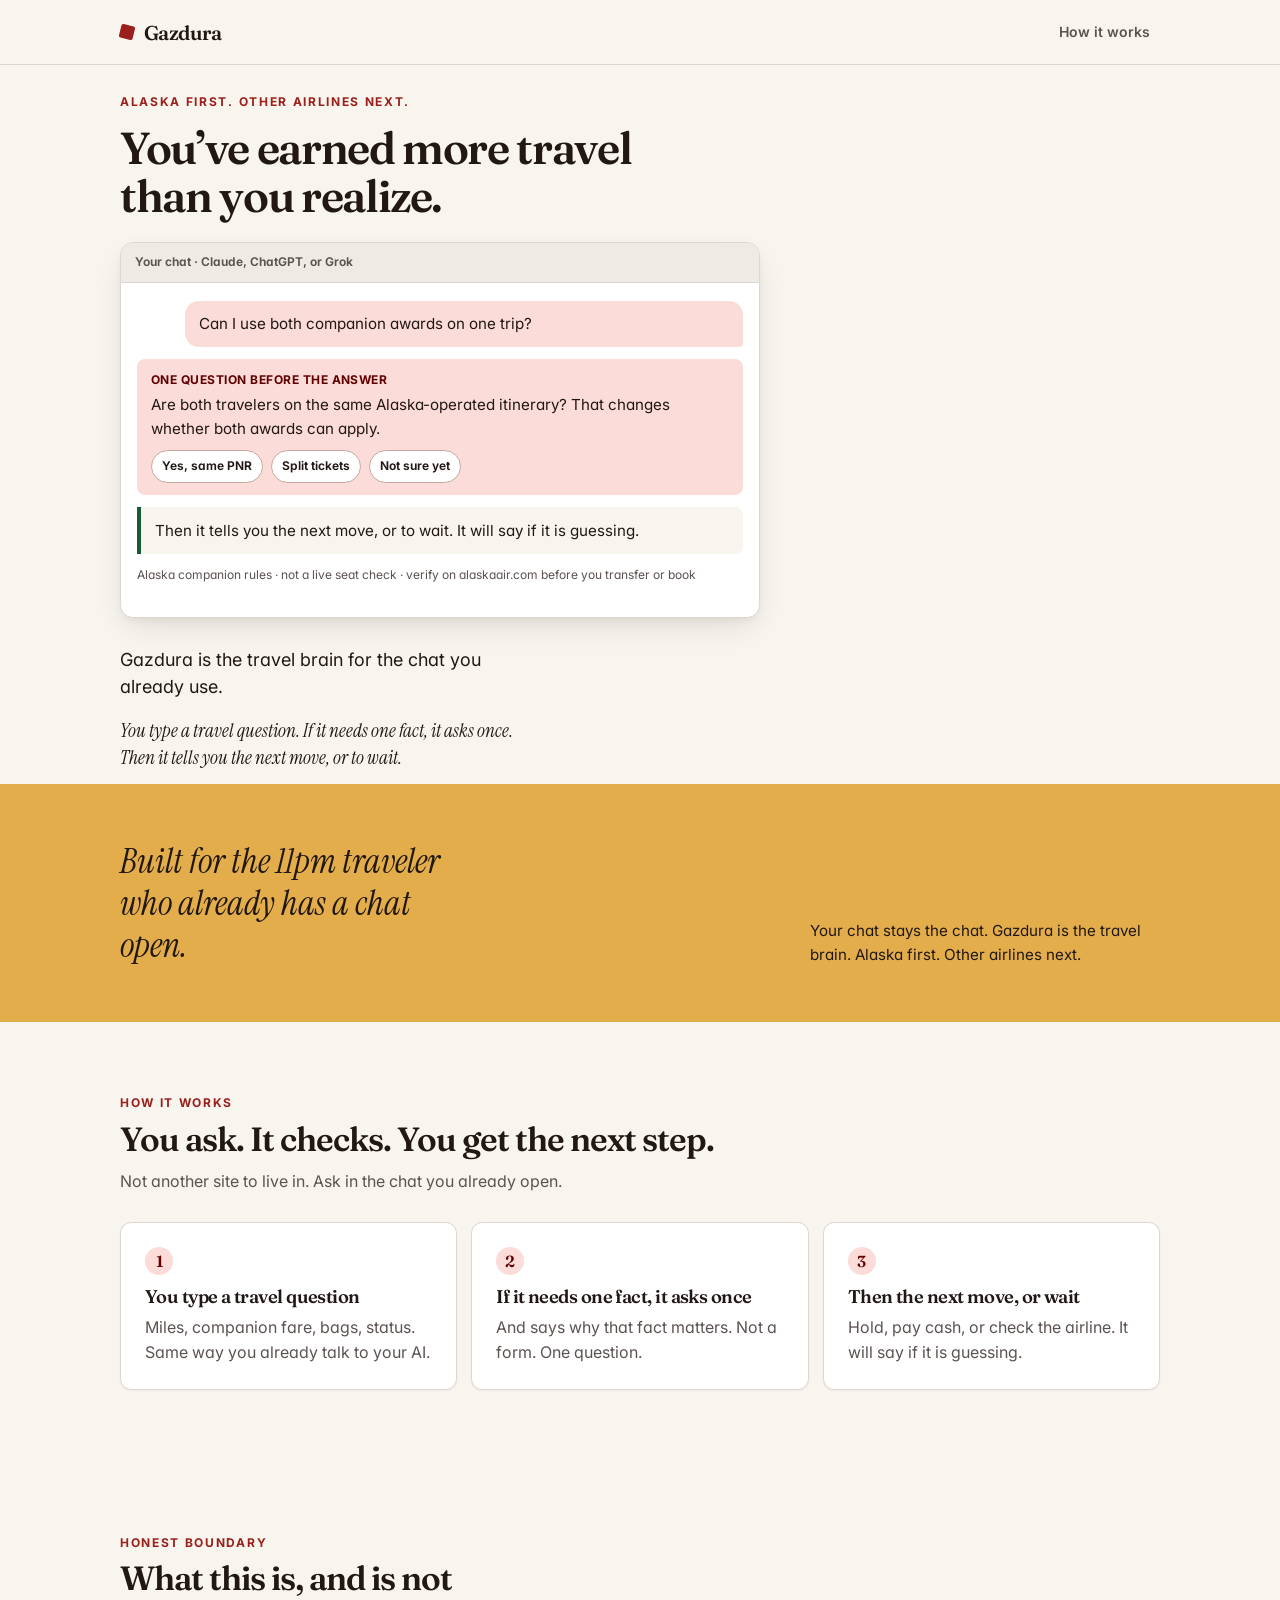
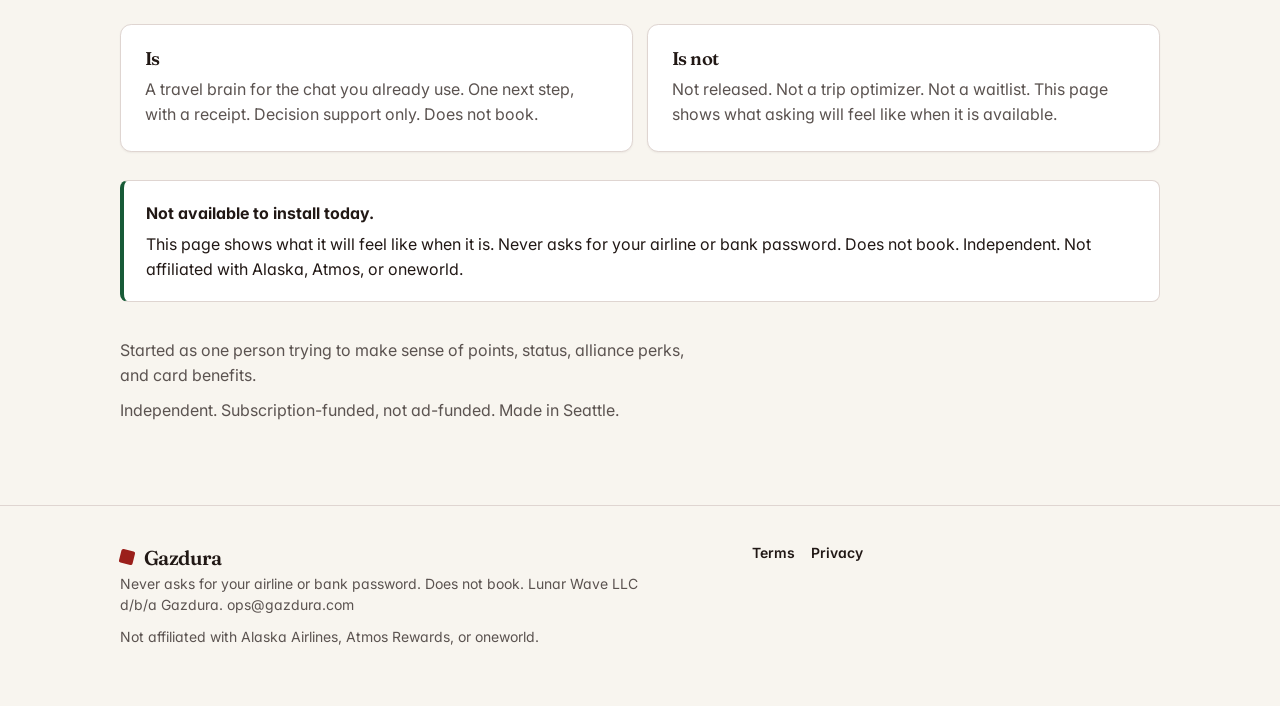
==== chat-first/index.html @ 963836a8 "Three Gazdura first-five-seconds options for review. Chat-first, stuck-person, and limit-first. Same" ====
<!DOCTYPE html>
<html lang="en">
<head>
<meta charset="utf-8">
<meta name="viewport" content="width=device-width, initial-scale=1">
<title>Gazdura · You’ve earned more travel than you realize</title>
<meta name="description" content="Gazdura is the travel brain for the chat you already use. Alaska first. Other airlines next. Not released.">
<meta name="robots" content="noindex,nofollow">
<link rel="preconnect" href="https://fonts.googleapis.com">
<link rel="preconnect" href="https://fonts.gstatic.com" crossorigin>
<link href="https://fonts.googleapis.com/css2?family=Fraunces:opsz,wght@9..144,500;9..144,600&family=Instrument+Serif:ital@0;1&family=Inter:opsz,wght@14..32,400;14..32,500;14..32,600;14..32,700&display=swap" rel="stylesheet">
<link rel="stylesheet" href="../styles.css">
</head>
<body class="opt-chat">
<a class="skip" href="#main">Skip to content</a>
<header class="site-header">
  <div class="wrap nav">
    <a class="wordmark" href="#main"><span class="mark" aria-hidden="true"></span>Gazdura</a>
    <nav class="nav-links" aria-label="Primary">
      <a href="#how">How it works</a>
    </nav>
  </div>
</header>
<main id="main">
  <section class="hero chat-hero wrap">
    <p class="eyebrow">Alaska first. Other airlines next.</p>
    <h1>You’ve earned more travel than you realize.</h1>
    <div class="frame" id="ask" aria-label="What asking feels like">
      <div class="frame-bar"><div class="frame-title">Your chat · Claude, ChatGPT, or Grok</div></div>
      <div class="frame-body">
        <div class="bubble bubble-user"><p>Can I use both companion awards on one trip?</p></div>
        <div class="qbox">
          <strong>One question before the answer</strong>
          <p>Are both travelers on the same Alaska-operated itinerary? That changes whether both awards can apply.</p>
          <div class="choices">
            <span class="choice">Yes, same PNR</span>
            <span class="choice">Split tickets</span>
            <span class="choice">Not sure yet</span>
          </div>
        </div>
        <p class="wait">Then it tells you the next move, or to wait. It will say if it is guessing.</p>
        <p class="receipt">Alaska companion rules · not a live seat check · verify on alaskaair.com before you transfer or book</p>
      </div>
    </div>
    <p class="lede" style="margin-top:28px">Gazdura is the travel brain for the chat you already use.</p>
    <p class="visitor">You type a travel question. If it needs one fact, it asks once. Then it tells you the next move, or to wait.</p>
  </section>

  <div class="gold-band">
    <div class="wrap gold-inner">
      <p class="editorial">Built for the 11pm traveler who already has a chat open.</p>
      <p class="aside">Your chat stays the chat. Gazdura is the travel brain. Alaska first. Other airlines next.</p>
    </div>
  </div>
  <section class="block wrap" id="how">
    <p class="section-kicker">How it works</p>
    <h2>You ask. It checks. You get the next step.</h2>
    <p class="section-lede">Not another site to live in. Ask in the chat you already open.</p>
    <div class="steps">
      <article class="step">
        <h3>You type a travel question</h3>
        <p>Miles, companion fare, bags, status. Same way you already talk to your AI.</p>
      </article>
      <article class="step">
        <h3>If it needs one fact, it asks once</h3>
        <p>And says why that fact matters. Not a form. One question.</p>
      </article>
      <article class="step">
        <h3>Then the next move, or wait</h3>
        <p>Hold, pay cash, or check the airline. It will say if it is guessing.</p>
      </article>
    </div>
  </section>
  <section class="block wrap" id="limits">
    <p class="section-kicker">Honest boundary</p>
    <h2>What this is, and is not</h2>
    <div class="bounds">
      <article class="card">
        <h3>Is</h3>
        <p>A travel brain for the chat you already use. One next step, with a receipt. Decision support only. Does not book.</p>
      </article>
      <article class="card">
        <h3>Is not</h3>
        <p>Not released. Not a trip optimizer. Not a waitlist. This page shows what asking will feel like when it is available.</p>
      </article>
    </div>
    <div class="note">
      <strong>Not available to install today.</strong>
      <p>This page shows what it will feel like when it is. Never asks for your airline or bank password. Does not book. Independent. Not affiliated with Alaska, Atmos, or oneworld.</p>
    </div>
    <div class="origin">
      <p>Started as one person trying to make sense of points, status, alliance perks, and card benefits.</p>
      <p>Independent. Subscription-funded, not ad-funded. Made in Seattle.</p>
    </div>
  </section>
</main>
<footer class="site-footer">
  <div class="wrap foot-grid">
    <div>
      <a class="wordmark" href="#main"><span class="mark" aria-hidden="true"></span>Gazdura</a>
      <div class="fine">
        <p>Never asks for your airline or bank password. Does not book. Lunar Wave LLC d/b/a Gazdura. ops@gazdura.com</p>
        <p>Not affiliated with Alaska Airlines, Atmos Rewards, or oneworld.</p>
      </div>
    </div>
    <div class="legal">
      <a href="https://gazdura.com/terms">Terms</a>
      <a href="https://gazdura.com/privacy">Privacy</a>
    </div>
  </div>
</footer>

</body>
</html>
---- styles.css ----
/* Gazdura preview options — Alhambra Layer A only. Gold is a ground. */
:root {
  --background: #f8f5ef;
  --foreground: #211815;
  --primary: #9b1f1b;
  --primary-foreground: #f8f5ef;
  --secondary: #185b37;
  --premium-ground: #e3ad4b;
  --positive: #007187;
  --muted: #eeebe5;
  --muted-foreground: #5b5350;
  --card: #ffffff;
  --border: #dfd5d1;
  --accent: #fbdcd8;
  --accent-foreground: #620000;
  --ring: #9b1f1b;
  --radius: 0.5rem;
  --font-sans: "Inter", ui-sans-serif, system-ui, sans-serif;
  --font-heading: "Fraunces", ui-serif, Georgia, serif;
  --font-editorial: "Instrument Serif", ui-serif, Georgia, serif;
  --shadow-rest: 0 1px 2px 0 oklch(0.22 0.015 45 / 0.05);
  --shadow-hover: 0 4px 12px -2px oklch(0.22 0.015 45 / 0.08);
  --shadow-overlay: 0 12px 32px -8px oklch(0.22 0.015 45 / 0.14), 0 4px 8px -2px oklch(0.22 0.015 45 / 0.06);
  --motion: 200ms;
  --page: 1040px;
}
@media (prefers-reduced-motion: reduce) {
  :root { --motion: 0ms; }
  *, *::before, *::after { transition: none !important; animation: none !important; scroll-behavior: auto !important; }
}
*, *::before, *::after { box-sizing: border-box; }
html { scroll-behavior: smooth; }
html, body { margin: 0; padding: 0; }
body {
  background: var(--background);
  color: var(--foreground);
  font-family: var(--font-sans);
  font-size: 16px;
  line-height: 1.55;
  font-feature-settings: "ss01", "cv11";
  text-rendering: optimizeLegibility;
  -webkit-font-smoothing: antialiased;
}
a { color: var(--primary); text-underline-offset: 0.18em; }
a:hover { color: var(--accent-foreground); }
:focus-visible { outline: 2px solid var(--ring); outline-offset: 2px; }
.skip {
  position: absolute; left: 12px; top: -48px;
  background: var(--primary); color: var(--primary-foreground);
  padding: 8px 12px; border-radius: 6px; z-index: 80;
}
.skip:focus { top: 12px; }
.wrap { width: min(var(--page), calc(100% - 32px)); margin-inline: auto; }
@media (min-width: 880px) { .wrap { width: min(var(--page), calc(100% - 64px)); } }

.site-header {
  position: sticky; top: 0; z-index: 40;
  background: color-mix(in oklab, var(--background) 86%, transparent);
  backdrop-filter: blur(14px);
  border-bottom: 1px solid var(--border);
}
.nav { display: flex; align-items: center; justify-content: space-between; min-height: 64px; gap: 16px; }
.wordmark {
  display: inline-flex; align-items: center; gap: 10px;
  color: var(--foreground); text-decoration: none;
  font-family: var(--font-heading); font-weight: 600; font-size: 1.25rem;
  letter-spacing: -0.03em;
}
.wordmark:hover { color: var(--foreground); }
.mark { width: 14px; height: 14px; background: var(--primary); border-radius: 2px; transform: rotate(14deg); flex: 0 0 14px; }
.nav-links { display: flex; align-items: center; gap: 4px; }
.nav-links a {
  color: var(--muted-foreground); text-decoration: none;
  font-size: 0.875rem; font-weight: 600; padding: 8px 10px;
}
.nav-links a:hover { color: var(--foreground); }

.btn {
  display: inline-flex; align-items: center; justify-content: center;
  min-height: 44px; padding: 10px 18px;
  border-radius: 999px; border: 1px solid transparent;
  font-family: var(--font-sans); font-size: 0.9375rem; font-weight: 600;
  text-decoration: none; cursor: pointer;
  transition: transform var(--motion) ease, box-shadow var(--motion) ease;
}
.btn-primary { background: var(--primary); color: var(--primary-foreground); }
.btn-primary:hover { color: var(--primary-foreground); box-shadow: var(--shadow-hover); transform: translateY(-1px); }
.btn-ghost { background: var(--card); color: var(--foreground); border-color: var(--border); }
.btn-ghost:hover { color: var(--foreground); }

h1, h2, h3 { font-family: var(--font-heading); font-weight: 600; letter-spacing: -0.03em; line-height: 1.08; margin: 0; }
h1 { font-size: clamp(2.2rem, 5.6vw, 3.8rem); max-width: 16ch; }
h2 { font-size: clamp(1.55rem, 3vw, 2.1rem); }
h3 { font-size: 1.15rem; }
.eyebrow {
  margin: 0 0 12px;
  color: var(--primary);
  font-size: 0.75rem; font-weight: 700; letter-spacing: 0.14em; text-transform: uppercase;
}
.lede { margin: 16px 0 0; max-width: 38ch; font-size: 1.125rem; line-height: 1.5; }
.visitor {
  margin: 18px 0 0; max-width: 44ch;
  font-family: var(--font-editorial); font-style: italic; font-size: 1.2rem; line-height: 1.4;
}
.cta-row { display: flex; flex-wrap: wrap; gap: 10px; margin-top: 26px; }

/* One conversation frame */
.frame {
  background: var(--card);
  border: 1px solid var(--border);
  border-radius: calc(var(--radius) * 1.6);
  box-shadow: var(--shadow-overlay);
  overflow: hidden;
}
.frame-bar {
  display: flex; align-items: center; justify-content: space-between;
  padding: 10px 14px; background: var(--muted); border-bottom: 1px solid var(--border);
}
.frame-title { font-size: 0.75rem; font-weight: 650; color: var(--muted-foreground); }
.frame-body { padding: 18px 16px 20px; }
.bubble { margin: 0 0 12px; max-width: 92%; }
.bubble p { margin: 0; font-size: 0.95rem; }
.bubble-user {
  margin-left: auto;
  background: var(--accent); color: var(--foreground);
  padding: 11px 14px; border-radius: 14px 14px 4px 14px;
}
.qbox {
  margin: 0 0 12px;
  padding: 12px 14px;
  background: var(--accent); color: var(--accent-foreground);
  border-radius: var(--radius);
}
.qbox strong { display: block; font-size: 0.75rem; margin-bottom: 4px; letter-spacing: 0.04em; text-transform: uppercase; }
.qbox p { margin: 0; font-size: 0.95rem; color: var(--foreground); }
.choices { display: flex; flex-wrap: wrap; gap: 8px; margin-top: 10px; }
.choice {
  border: 1px solid color-mix(in oklab, var(--accent-foreground) 22%, var(--border));
  background: var(--card); color: var(--foreground);
  border-radius: 999px; padding: 6px 10px; font-size: 0.75rem; font-weight: 650;
}
.wait {
  margin: 0 0 10px;
  padding: 12px 14px;
  background: var(--background);
  border-left: 4px solid var(--secondary);
  border-radius: 0 var(--radius) var(--radius) 0;
  font-size: 0.95rem;
}
.receipt { font-size: 0.75rem; color: var(--muted-foreground); }

.gold-band { background: var(--premium-ground); color: var(--foreground); }
.gold-inner { padding: 40px 0; }
@media (min-width: 880px) {
  .gold-inner { padding: 56px 0; display: grid; grid-template-columns: 1.3fr 0.7fr; gap: 40px; align-items: end; }
}
.gold-band .editorial {
  font-family: var(--font-editorial); font-style: italic;
  font-size: clamp(1.55rem, 3.2vw, 2.2rem); line-height: 1.2; max-width: 22ch; margin: 0;
}
.gold-band .aside { margin: 0; max-width: 34ch; font-size: 0.95rem; }

section.block { padding: 56px 0; }
@media (min-width: 880px) { section.block { padding: 72px 0; } }
.section-kicker { margin: 0 0 8px; color: var(--primary); font-size: 0.75rem; font-weight: 700; letter-spacing: 0.14em; text-transform: uppercase; }
.section-lede { margin: 12px 0 0; color: var(--muted-foreground); max-width: 58ch; }
.steps { display: grid; gap: 14px; margin-top: 28px; counter-reset: step; }
@media (min-width: 880px) { .steps { grid-template-columns: repeat(3, 1fr); } }
.step {
  padding: 24px; background: var(--card); border: 1px solid var(--border);
  border-radius: calc(var(--radius) * 1.4); box-shadow: var(--shadow-rest);
}
.step::before {
  counter-increment: step; content: counter(step);
  display: inline-flex; align-items: center; justify-content: center;
  width: 28px; height: 28px; margin-bottom: 12px;
  border-radius: 50%; background: var(--accent); color: var(--accent-foreground);
  font-family: var(--font-heading); font-weight: 600;
}
.step h3 { margin-bottom: 8px; }
.step p { margin: 0; color: var(--muted-foreground); }

.bounds { display: grid; gap: 14px; margin-top: 28px; }
@media (min-width: 760px) { .bounds { grid-template-columns: 1fr 1fr; } }
.card {
  background: var(--card); border: 1px solid var(--border);
  border-radius: calc(var(--radius) * 1.4); padding: 24px; box-shadow: var(--shadow-rest);
}
.card h3 { margin-bottom: 8px; }
.card p { margin: 0; color: var(--muted-foreground); }
.note {
  margin-top: 28px; padding: 20px 22px;
  background: var(--card); border: 1px solid var(--border);
  border-left: 4px solid var(--secondary); border-radius: var(--radius);
}
.note strong { display: block; margin-bottom: 6px; }
.note p { margin: 0; }

.origin { margin-top: 36px; max-width: 58ch; color: var(--muted-foreground); }
.origin p { margin: 0 0 10px; }

.site-footer {
  border-top: 1px solid var(--border);
  padding: 36px 0 48px;
  color: var(--muted-foreground); font-size: 0.875rem;
}
.foot-grid { display: grid; gap: 20px; }
@media (min-width: 760px) { .foot-grid { grid-template-columns: 1.5fr 1fr; } }
.fine { max-width: 62ch; }
.fine p { margin: 0 0 10px; }
.legal { display: flex; gap: 16px; flex-wrap: wrap; }
.legal a { color: var(--foreground); text-decoration: none; font-weight: 600; }
.legal a:hover { color: var(--primary); }

/* Option-specific first five seconds */
.hero { padding: 40px 0 20px; }
@media (min-width: 880px) { .hero { padding: 56px 0 28px; } }

.chat-hero { padding: 28px 0 12px; }
.chat-hero h1 { font-size: clamp(1.85rem, 4.2vw, 2.8rem); max-width: 18ch; margin: 0 0 22px; }
.chat-hero .frame { max-width: 640px; }

.stuck-quote {
  margin: 0 0 28px;
  font-family: var(--font-editorial); font-style: italic;
  font-size: clamp(1.7rem, 4vw, 2.55rem);
  line-height: 1.2; max-width: 22ch;
  color: var(--foreground);
}
.stuck-quote span { color: var(--primary); }

.limits { margin: 0 0 28px; display: grid; gap: 8px; }
.limits p {
  margin: 0;
  font-family: var(--font-heading);
  font-size: clamp(1.15rem, 2.4vw, 1.45rem);
  letter-spacing: -0.02em; line-height: 1.25;
}
.limits .dim { color: var(--muted-foreground); font-family: var(--font-sans); font-size: 0.8rem; font-weight: 650; letter-spacing: 0.12em; text-transform: uppercase; margin-bottom: 4px; }

.quiet-frame { max-width: 560px; margin-top: 28px; }
.ask-block { padding-top: 8px; }

/* Review chooser only */
.chooser { padding: 56px 0 72px; }
.chooser h1 { max-width: 18ch; }
.chooser .lede { max-width: 46ch; }
.opt-grid { display: grid; gap: 14px; margin-top: 36px; }
@media (min-width: 880px) { .opt-grid { grid-template-columns: 1fr 1fr 1fr; } }
.opt {
  display: block; text-decoration: none; color: inherit;
  background: var(--card); border: 1px solid var(--border);
  border-radius: calc(var(--radius) * 1.4); padding: 24px;
  box-shadow: var(--shadow-rest);
  transition: transform var(--motion) ease, box-shadow var(--motion) ease;
}
.opt:hover { color: inherit; transform: translateY(-2px); box-shadow: var(--shadow-hover); }
.opt .n { color: var(--primary); font-size: 0.75rem; font-weight: 700; letter-spacing: 0.14em; text-transform: uppercase; }
.opt h2 { margin: 10px 0 8px; font-size: 1.35rem; }
.opt p { margin: 0; color: var(--muted-foreground); }
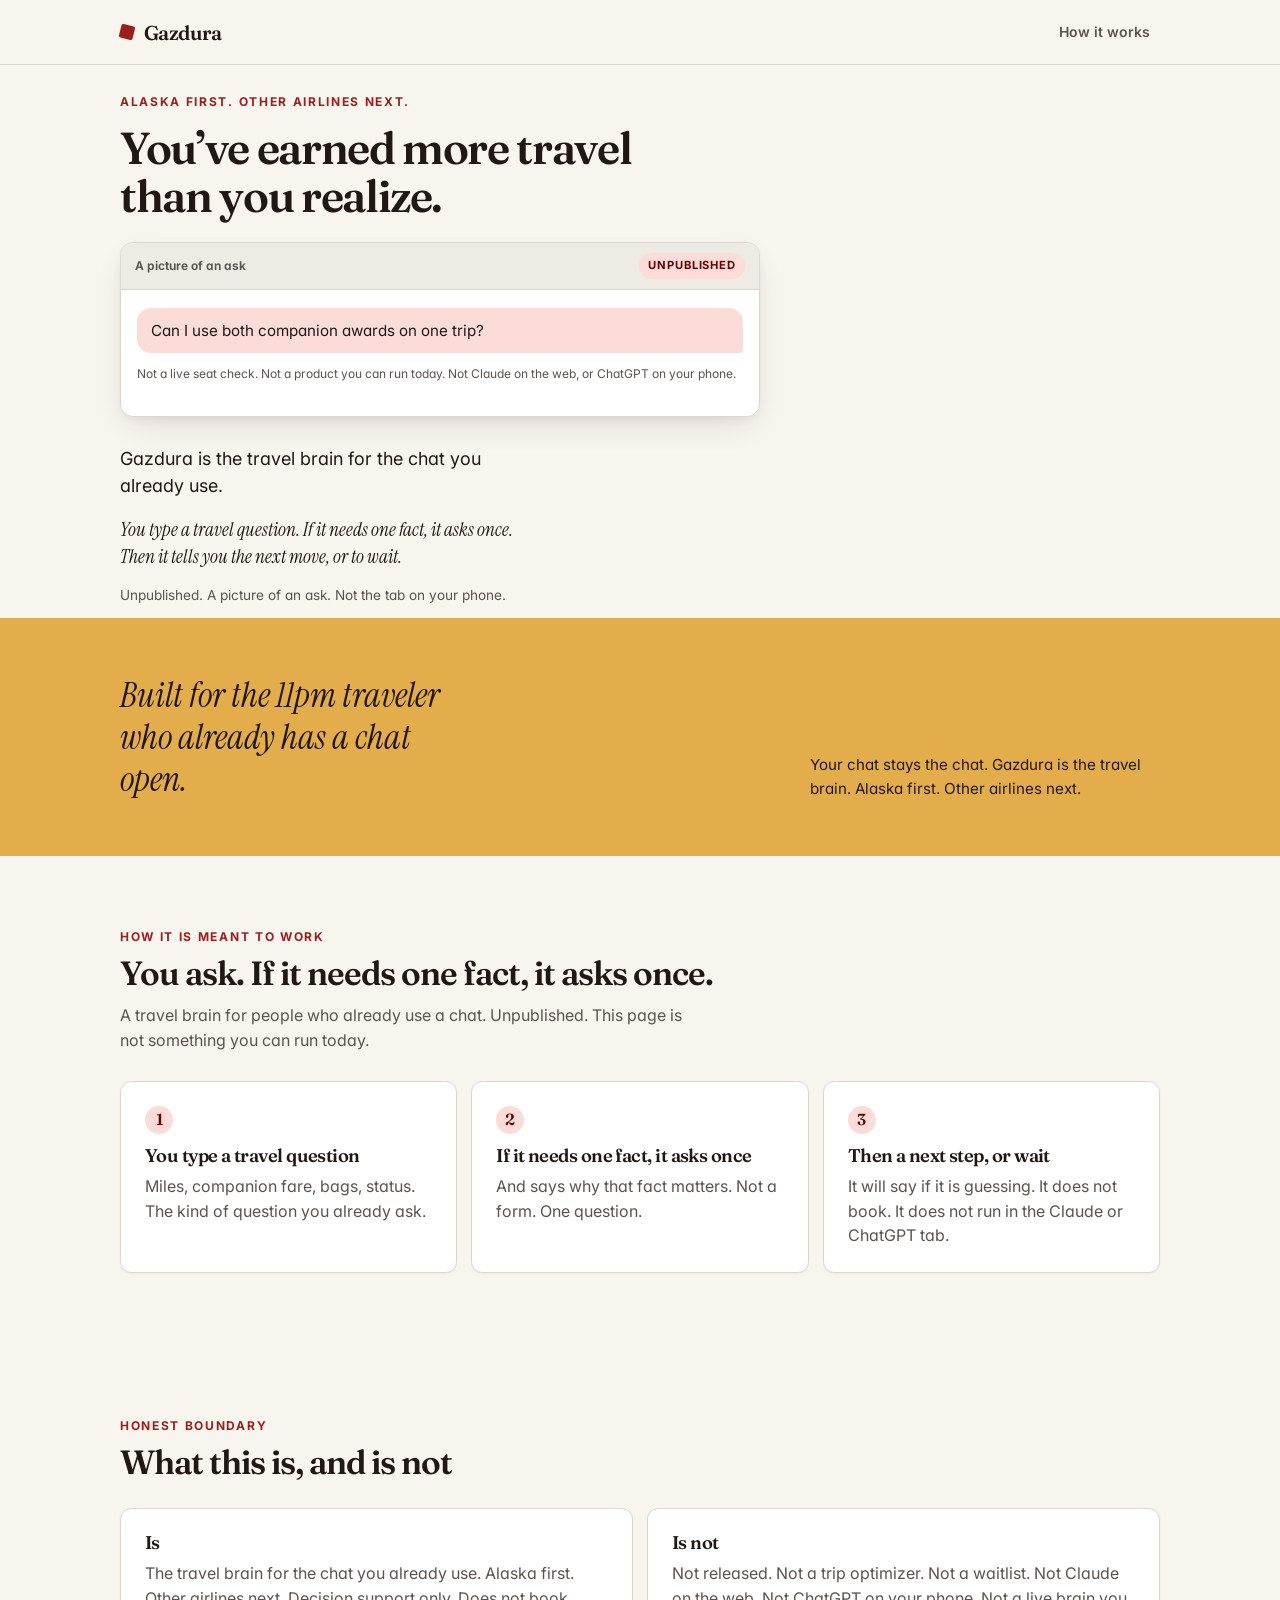
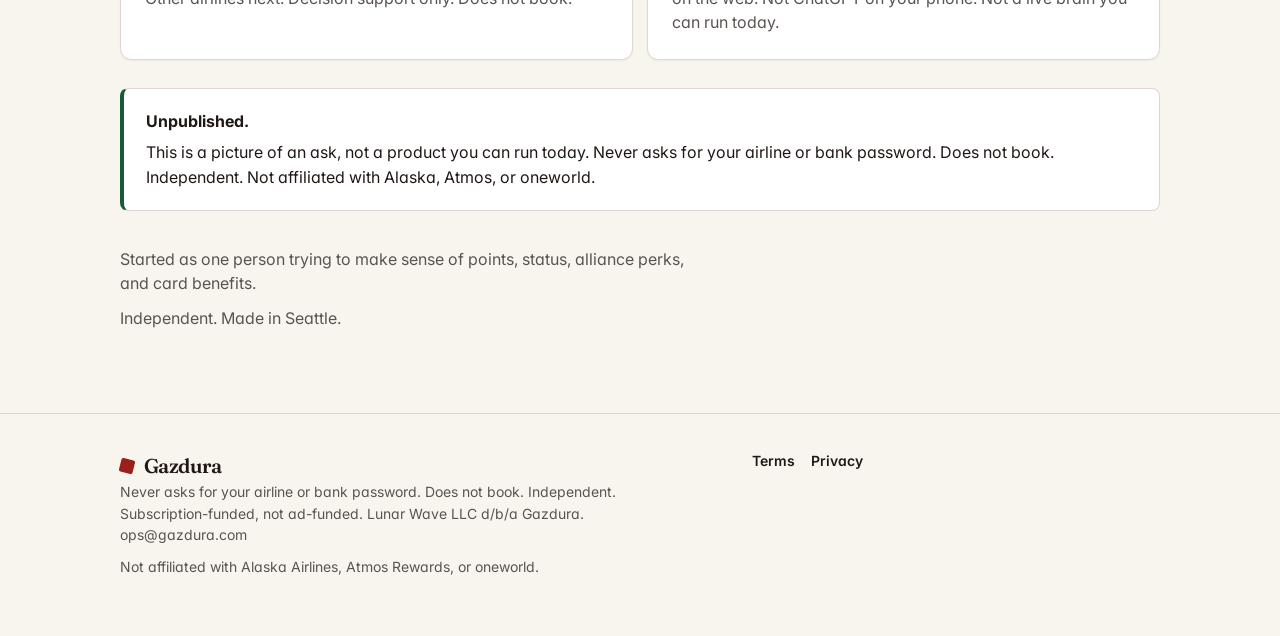
==== commit d8e0ef2a: "Bind Forge locks: picture of an ask, unpublished, not the web tab." ====
--- a/chat-first/index.html
+++ b/chat-first/index.html
@@ -4,7 +4,7 @@
 <meta charset="utf-8">
 <meta name="viewport" content="width=device-width, initial-scale=1">
 <title>Gazdura · You’ve earned more travel than you realize</title>
-<meta name="description" content="Gazdura is the travel brain for the chat you already use. Alaska first. Other airlines next. Not released.">
+<meta name="description" content="Gazdura is the travel brain for the chat you already use. Alaska first. Other airlines next. Unpublished.">
 <meta name="robots" content="noindex,nofollow">
 <link rel="preconnect" href="https://fonts.googleapis.com">
 <link rel="preconnect" href="https://fonts.gstatic.com" crossorigin>
@@ -25,25 +25,19 @@
   <section class="hero chat-hero wrap">
     <p class="eyebrow">Alaska first. Other airlines next.</p>
     <h1>You’ve earned more travel than you realize.</h1>
-    <div class="frame" id="ask" aria-label="What asking feels like">
-      <div class="frame-bar"><div class="frame-title">Your chat · Claude, ChatGPT, or Grok</div></div>
+    <div class="frame ask-only" id="ask" aria-label="A picture of an ask">
+      <div class="frame-bar">
+        <div class="frame-title">A picture of an ask</div>
+        <span class="unpub">Unpublished</span>
+      </div>
       <div class="frame-body">
         <div class="bubble bubble-user"><p>Can I use both companion awards on one trip?</p></div>
-        <div class="qbox">
-          <strong>One question before the answer</strong>
-          <p>Are both travelers on the same Alaska-operated itinerary? That changes whether both awards can apply.</p>
-          <div class="choices">
-            <span class="choice">Yes, same PNR</span>
-            <span class="choice">Split tickets</span>
-            <span class="choice">Not sure yet</span>
-          </div>
-        </div>
-        <p class="wait">Then it tells you the next move, or to wait. It will say if it is guessing.</p>
-        <p class="receipt">Alaska companion rules · not a live seat check · verify on alaskaair.com before you transfer or book</p>
+        <p class="receipt">Not a live seat check. Not a product you can run today. Not Claude on the web, or ChatGPT on your phone.</p>
       </div>
     </div>
     <p class="lede" style="margin-top:28px">Gazdura is the travel brain for the chat you already use.</p>
     <p class="visitor">You type a travel question. If it needs one fact, it asks once. Then it tells you the next move, or to wait.</p>
+    <p class="ask-caption">Unpublished. A picture of an ask. Not the tab on your phone.</p>
   </section>
 
   <div class="gold-band">
@@ -53,21 +47,21 @@
     </div>
   </div>
   <section class="block wrap" id="how">
-    <p class="section-kicker">How it works</p>
-    <h2>You ask. It checks. You get the next step.</h2>
-    <p class="section-lede">Not another site to live in. Ask in the chat you already open.</p>
+    <p class="section-kicker">How it is meant to work</p>
+    <h2>You ask. If it needs one fact, it asks once.</h2>
+    <p class="section-lede">A travel brain for people who already use a chat. Unpublished. This page is not something you can run today.</p>
     <div class="steps">
       <article class="step">
         <h3>You type a travel question</h3>
-        <p>Miles, companion fare, bags, status. Same way you already talk to your AI.</p>
+        <p>Miles, companion fare, bags, status. The kind of question you already ask.</p>
       </article>
       <article class="step">
         <h3>If it needs one fact, it asks once</h3>
         <p>And says why that fact matters. Not a form. One question.</p>
       </article>
       <article class="step">
-        <h3>Then the next move, or wait</h3>
-        <p>Hold, pay cash, or check the airline. It will say if it is guessing.</p>
+        <h3>Then a next step, or wait</h3>
+        <p>It will say if it is guessing. It does not book. It does not run in the Claude or ChatGPT tab.</p>
       </article>
     </div>
   </section>
@@ -77,20 +71,20 @@
     <div class="bounds">
       <article class="card">
         <h3>Is</h3>
-        <p>A travel brain for the chat you already use. One next step, with a receipt. Decision support only. Does not book.</p>
+        <p>The travel brain for the chat you already use. Alaska first. Other airlines next. Decision support only. Does not book.</p>
       </article>
       <article class="card">
         <h3>Is not</h3>
-        <p>Not released. Not a trip optimizer. Not a waitlist. This page shows what asking will feel like when it is available.</p>
+        <p>Not released. Not a trip optimizer. Not a waitlist. Not Claude on the web. Not ChatGPT on your phone. Not a live brain you can run today.</p>
       </article>
     </div>
     <div class="note">
-      <strong>Not available to install today.</strong>
-      <p>This page shows what it will feel like when it is. Never asks for your airline or bank password. Does not book. Independent. Not affiliated with Alaska, Atmos, or oneworld.</p>
+      <strong>Unpublished.</strong>
+      <p>This is a picture of an ask, not a product you can run today. Never asks for your airline or bank password. Does not book. Independent. Not affiliated with Alaska, Atmos, or oneworld.</p>
     </div>
     <div class="origin">
       <p>Started as one person trying to make sense of points, status, alliance perks, and card benefits.</p>
-      <p>Independent. Subscription-funded, not ad-funded. Made in Seattle.</p>
+      <p>Independent. Made in Seattle.</p>
     </div>
   </section>
 </main>
@@ -99,7 +93,7 @@
     <div>
       <a class="wordmark" href="#main"><span class="mark" aria-hidden="true"></span>Gazdura</a>
       <div class="fine">
-        <p>Never asks for your airline or bank password. Does not book. Lunar Wave LLC d/b/a Gazdura. ops@gazdura.com</p>
+        <p>Never asks for your airline or bank password. Does not book. Independent. Subscription-funded, not ad-funded. Lunar Wave LLC d/b/a Gazdura. ops@gazdura.com</p>
         <p>Not affiliated with Alaska Airlines, Atmos Rewards, or oneworld.</p>
       </div>
     </div>
--- a/styles.css
+++ b/styles.css
@@ -258,3 +258,13 @@
 .opt .n { color: var(--primary); font-size: 0.75rem; font-weight: 700; letter-spacing: 0.14em; text-transform: uppercase; }
 .opt h2 { margin: 10px 0 8px; font-size: 1.35rem; }
 .opt p { margin: 0; color: var(--muted-foreground); }
+
+.unpub {
+  display: inline-flex; align-items: center;
+  padding: 4px 9px; border-radius: 999px;
+  background: var(--accent); color: var(--accent-foreground);
+  font-size: 0.7rem; font-weight: 700; letter-spacing: 0.08em; text-transform: uppercase;
+}
+.frame-bar { gap: 10px; }
+.ask-caption { margin: 14px 0 0; font-size: 0.85rem; color: var(--muted-foreground); max-width: 46ch; }
+.ask-only .bubble-user { margin-left: 0; max-width: 100%; }
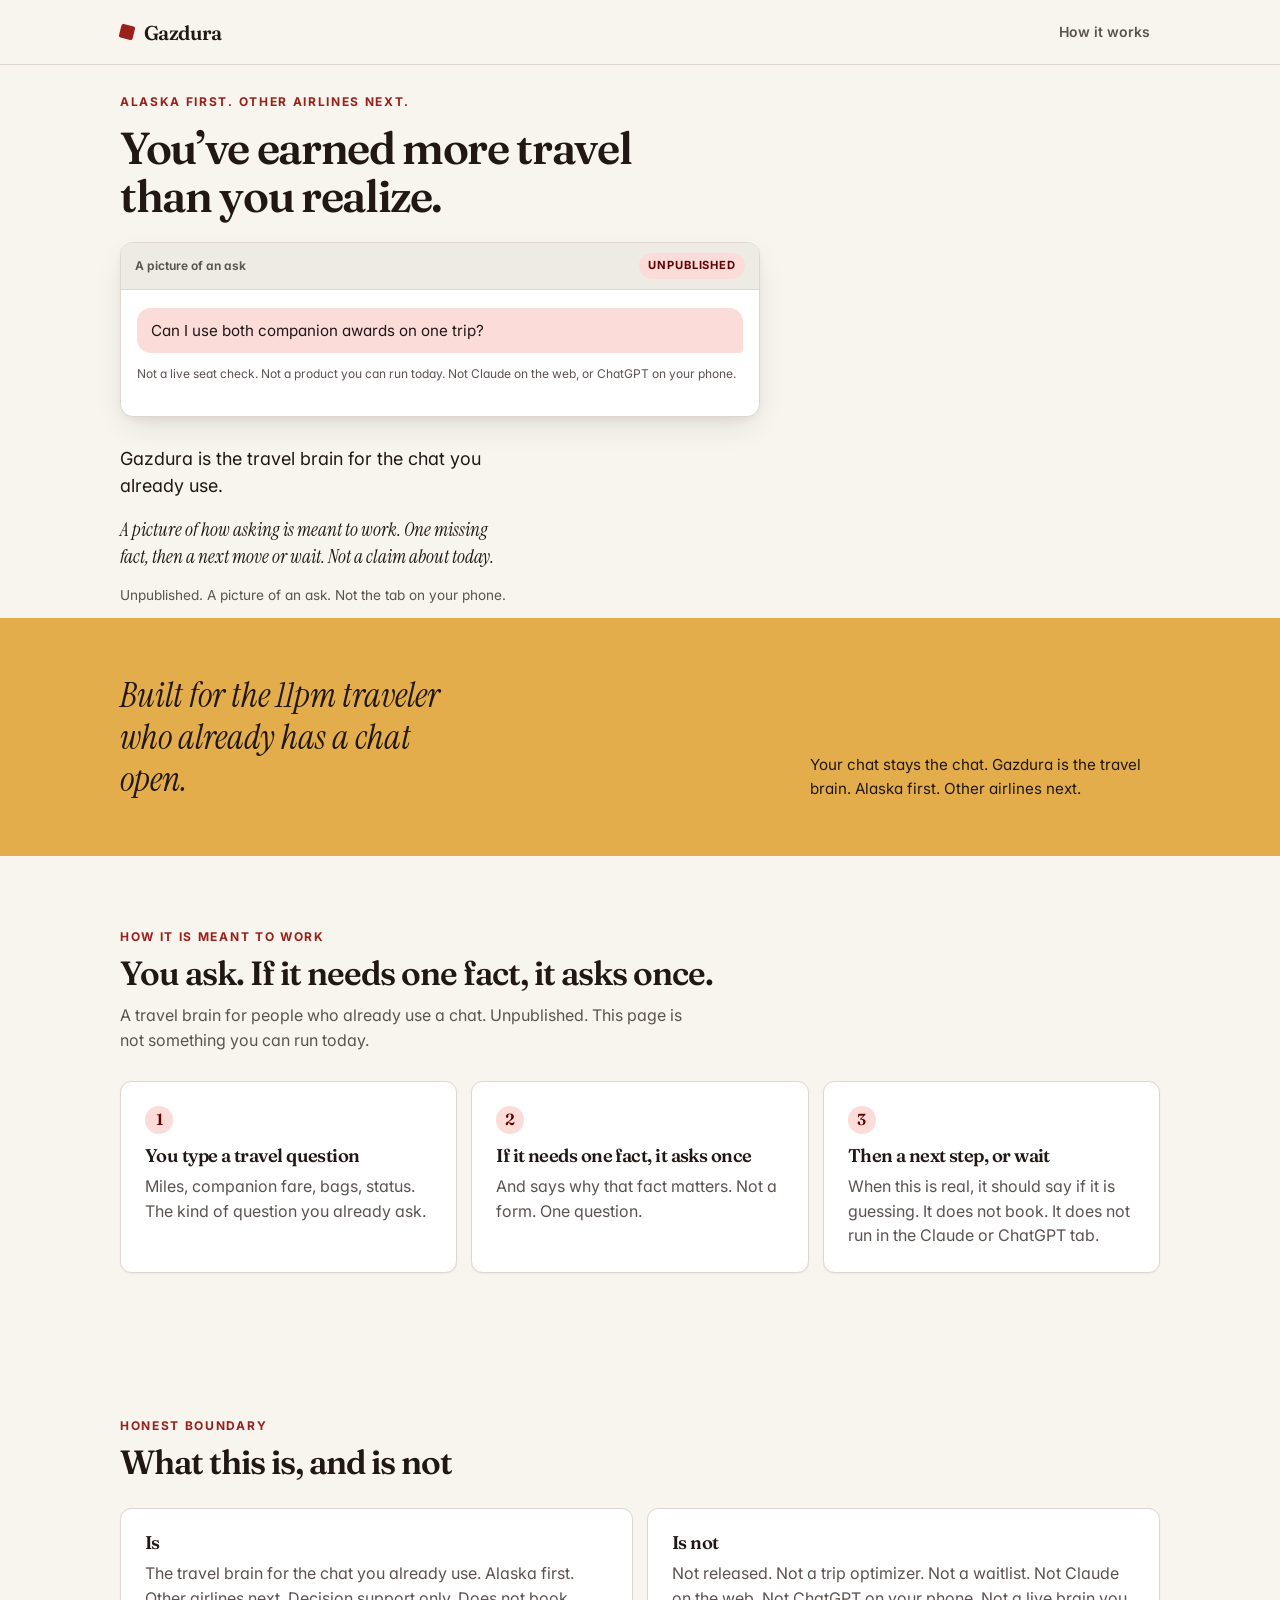
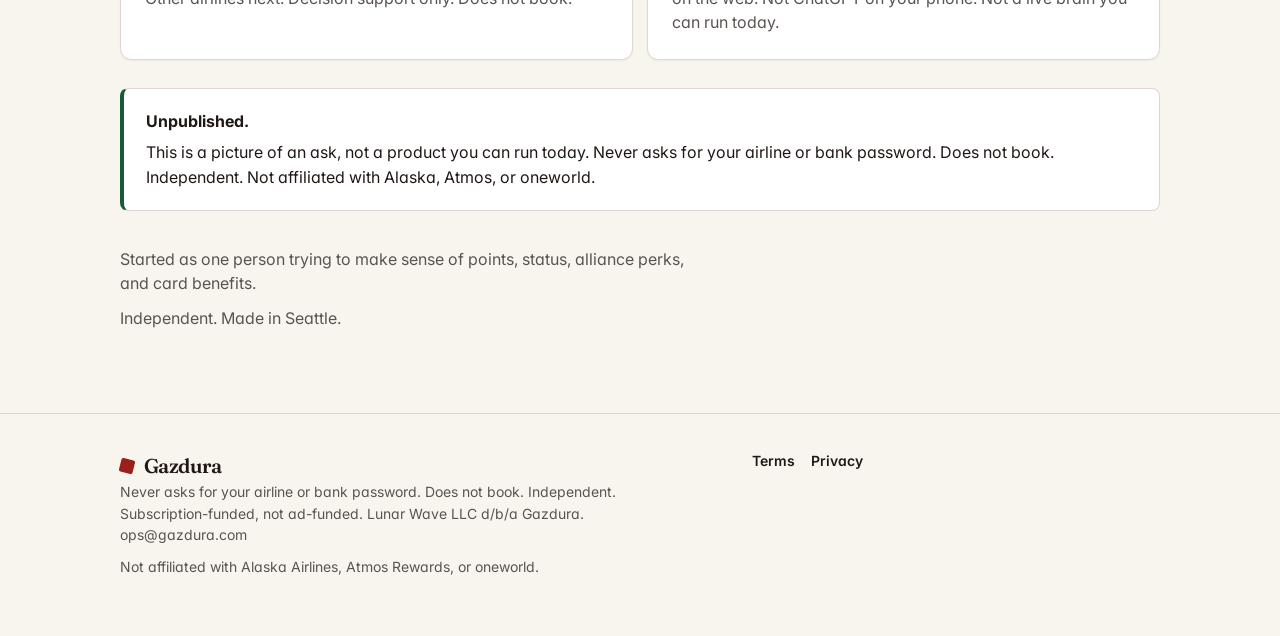
==== commit 92d03be0: "Kill present-tense Delight as product on all three options." ====
--- a/chat-first/index.html
+++ b/chat-first/index.html
@@ -36,7 +36,7 @@
       </div>
     </div>
     <p class="lede" style="margin-top:28px">Gazdura is the travel brain for the chat you already use.</p>
-    <p class="visitor">You type a travel question. If it needs one fact, it asks once. Then it tells you the next move, or to wait.</p>
+    <p class="visitor">A picture of how asking is meant to work. One missing fact, then a next move or wait. Not a claim about today.</p>
     <p class="ask-caption">Unpublished. A picture of an ask. Not the tab on your phone.</p>
   </section>
 
@@ -61,7 +61,7 @@
       </article>
       <article class="step">
         <h3>Then a next step, or wait</h3>
-        <p>It will say if it is guessing. It does not book. It does not run in the Claude or ChatGPT tab.</p>
+        <p>When this is real, it should say if it is guessing. It does not book. It does not run in the Claude or ChatGPT tab.</p>
       </article>
     </div>
   </section>
